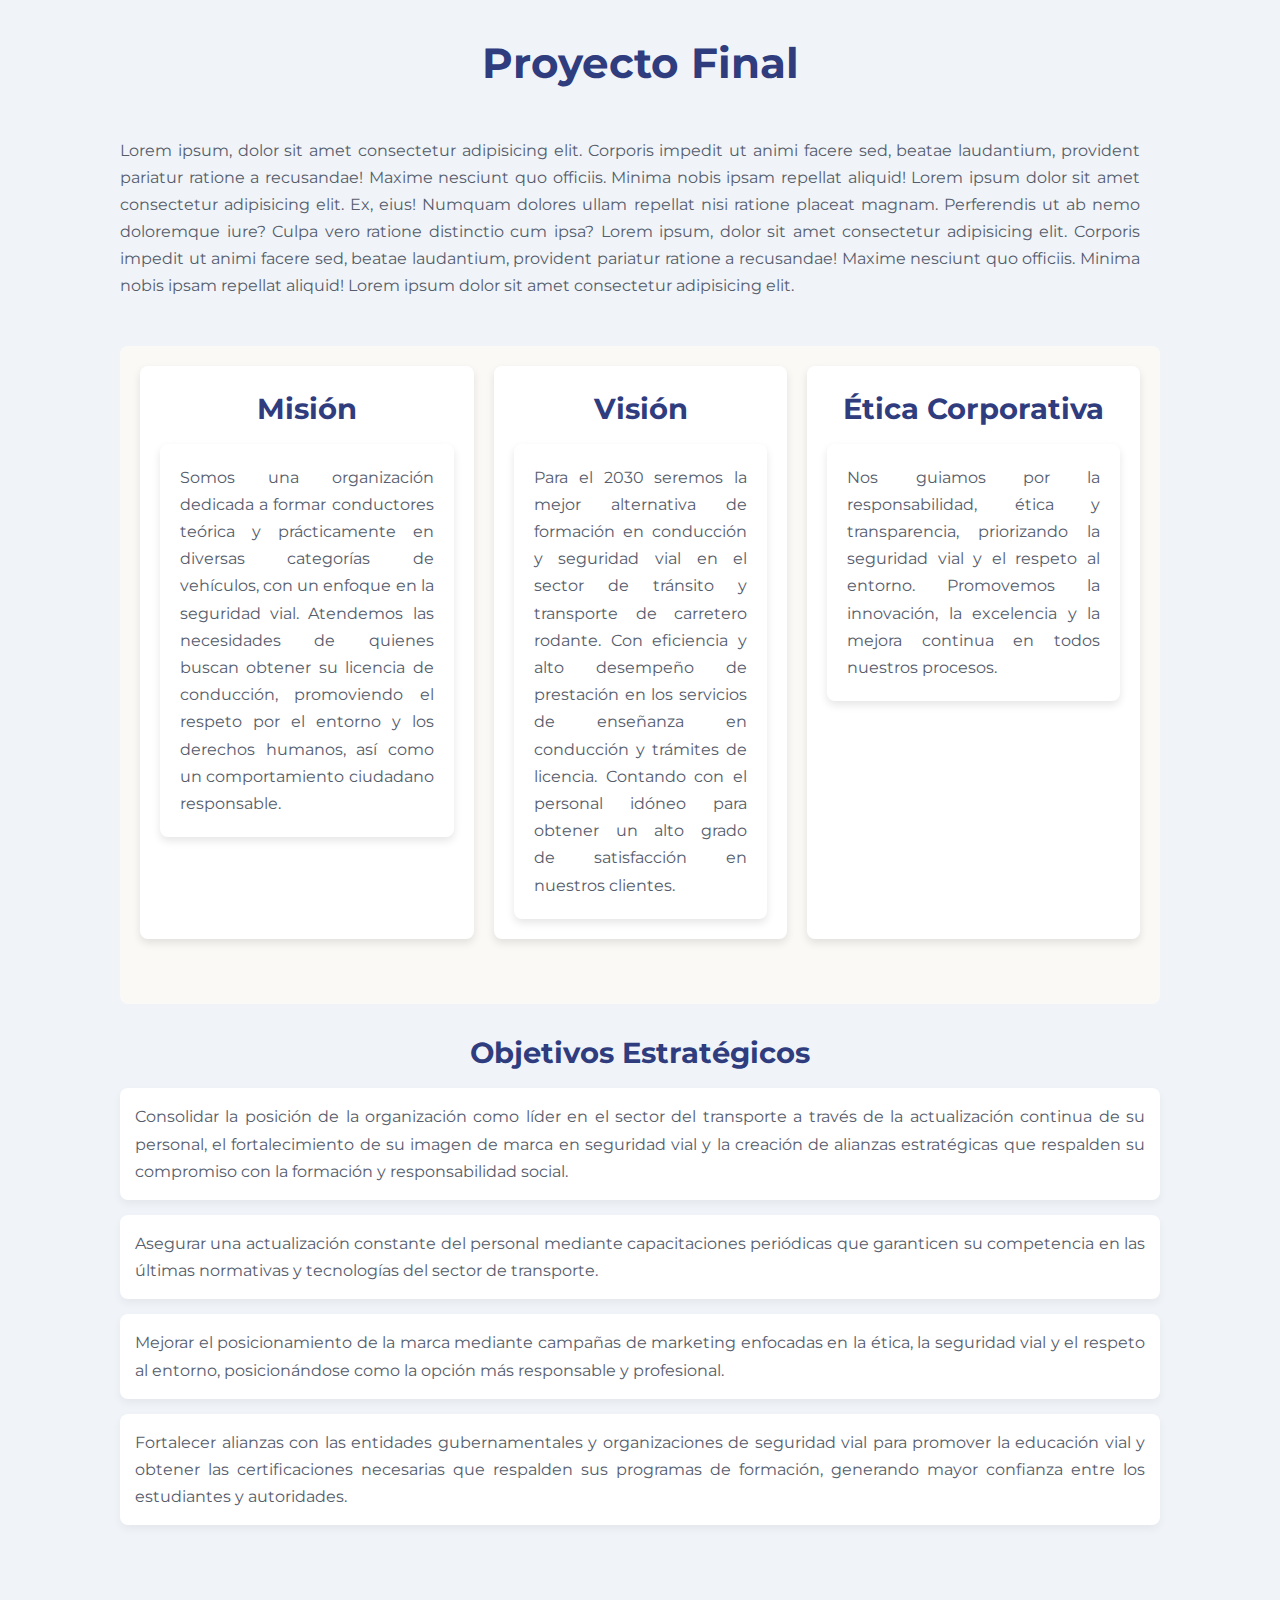
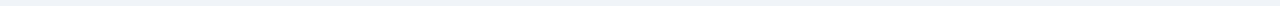
==== Autobello/html/index.html @ 8b403515 "Maquetado del blog" ====
<!DOCTYPE html>
<html lang="en">
<head>
    <meta charset="UTF-8">
    <meta name="viewport" content="width=device-width, initial-scale=1.0">
    <link rel="stylesheet" href="../css/styles.css">
    <link rel="preconnect" href="https://fonts.googleapis.com">
    <link rel="preconnect" href="https://fonts.gstatic.com" crossorigin>
    <link href="https://fonts.googleapis.com/css2?family=Montserrat:ital,wght@0,100..900;1,100..900&display=swap" rel="stylesheet">
    <title>Document</title>
</head>
<body>
    <main class="main__wrapper">
        <h1>Proyecto Final</h1>
        <section class="section-1">
            <article class="descripcion__wrapper">
                <div class="descripcion__container">
                    <p class="descripcion p">
                        Lorem ipsum, dolor sit amet consectetur adipisicing elit. Corporis impedit ut animi facere sed, beatae laudantium, provident pariatur ratione a recusandae! Maxime nesciunt quo officiis. Minima nobis ipsam repellat aliquid! Lorem ipsum dolor sit amet consectetur adipisicing elit. Ex, eius! Numquam dolores ullam repellat nisi ratione placeat magnam. Perferendis ut ab nemo doloremque iure? Culpa vero ratione distinctio cum ipsa?
                        Lorem ipsum, dolor sit amet consectetur adipisicing elit. Corporis impedit ut animi facere sed, beatae laudantium, provident pariatur ratione a recusandae! Maxime nesciunt quo officiis. Minima nobis ipsam repellat aliquid! Lorem ipsum dolor sit amet consectetur adipisicing elit.
                    </p>
                </div>
                <div class="img_container img-1">
                    <img src="../images/eugene-tkachenko-Fr4-RuSQ60E-unsplash.jpg" alt="">
                </div>
            </article>
            <article class="marco-estrategico__wrapper">
                <div class="marco-estrategico__container mision">
                    <h3 class="subtitle">Misión</h3>
                    <p class="mision p">
                        Somos una organización dedicada a formar conductores teórica y prácticamente en diversas categorías de vehículos, con un enfoque en la seguridad vial. Atendemos las necesidades de quienes buscan obtener su licencia de conducción, promoviendo el respeto por el entorno y los derechos humanos, así como un comportamiento ciudadano responsable. 
                    </p>
                </div>
                <div class="marco-estrategico__container vision">
                    <h3 class="subtitle">Visión</h3>
                    <p class="vision p">
                        Para el 2030 seremos la mejor alternativa de formación en conducción y seguridad vial en el sector de tránsito y transporte de carretero rodante. Con eficiencia y alto desempeño de prestación en los servicios de enseñanza en conducción y trámites de licencia. Contando con el personal idóneo para obtener un alto grado de satisfacción en nuestros clientes.  
                    </p>
                </div>
                <div class="marco-estrategico__container valores">
                    <h3 class="subtitle">Ética Corporativa</h3>
                    <p class="valores p">
                        Nos guiamos por la responsabilidad, ética y transparencia, priorizando la seguridad vial y el respeto al entorno. Promovemos la innovación, la excelencia y la mejora continua en todos nuestros procesos.
                    </p>
                </div>
                <div class="img_container img-2">
                    <img src="../images/eugene-tkachenko-Fr4-RuSQ60E-unsplash.jpg" alt="">
                </div>
            </article>
            <article class="objetivos__wrapper">
                <div class="objetivos__container">
                    <h3 class="objetivos__subtitle subtitle">Objetivos Estratégicos</h3>
                    <ul class="objetivos__list">
                        <li class="objetivo__item p">
                            Consolidar la posición de la organización como líder en el sector del transporte a través de la actualización continua de su personal, el fortalecimiento de su imagen de marca en seguridad vial y la creación de alianzas estratégicas que respalden su compromiso con la formación y responsabilidad social.
                        </li>
                        <li class="objetivo__item p">
                            Asegurar una actualización constante del personal mediante capacitaciones periódicas que garanticen su competencia en las últimas normativas y tecnologías del sector de transporte.
                        </li>
                        <li class="objetivo__item p">
                            Mejorar el posicionamiento de la marca mediante campañas de marketing enfocadas en la ética, la seguridad vial y el respeto al entorno, posicionándose como la opción más responsable y profesional.
                        </li>
                        <li class="objetivo__item p">
                            Fortalecer alianzas con las entidades gubernamentales y organizaciones de seguridad vial para promover la educación vial y obtener las certificaciones necesarias que respalden sus programas de formación, generando mayor confianza entre los estudiantes y autoridades.
                        </li>
                    </ul>
                </div>
                <div class="img_container img-3">
                    <img src="../images/eugene-tkachenko-Fr4-RuSQ60E-unsplash.jpg" alt="">
                </div>
            </article>
        </section>
    </main>
</body>
</html>
---- Autobello/css/styles.css ----
* {
    box-sizing: border-box;
    scroll-behavior: smooth;
}

body, div, ul, li, p, h1, h2, h3, section, main, header, footer, article {
    margin: 0;
    padding: 0;
}

body {
    background-color: #F0F4F8; /* Fondo azul claro para mayor armonía */
    font-family: 'Montserrat', sans-serif;
    line-height: 1.6; /* Mejora la legibilidad */
    color: #555C6C; /* Texto principal en gris suave */
}

/* Título principal */
h1 {
    font-weight: 700;
    font-size: 2.6em;
    color: #2F3C7E; /* Azul oscuro con buen contraste */
    text-align: center;
    margin-top: 30px;
}

/* Wrapper general */
.section-1 {
    display: grid;
    grid-template-areas: 
    'descripcion descripcion'
    'marco marco'
    'objetivos objetivos';
    gap: 26px;
    max-width: 1080px;
    margin: auto;
    padding: 40px 20px; /* Aumenta el espacio interno */
}

/* Descripción inicial */
.descripcion__wrapper {
    display: flex;
    gap: 20px; /* Más espacio entre texto e imagen */
    grid-area: descripcion;
    margin-bottom: 20px;
}

.descripcion p {
    color: #555C6C;
    text-align: justify;
    line-height: 1.7;
}

/* Marco estratégico */
.marco-estrategico__wrapper {
    display: grid;
    grid-template-areas: 
    'mision vision valores'
    'img img img';
    gap: 20px;
    grid-area: marco;
    padding: 20px; /* Padding para separar más el contenido */
    background-color: #FAF9F6; /* Fondo suave para mayor contraste */
    border-radius: 8px; /* Bordes suaves */
}

/* Secciones Misión, Visión y Valores */
.mision, .vision, .valores {
    padding: 20px;
    background-color: #FFFFFF; /* Fondo blanco para destacar el contenido */
    border-radius: 8px;
    box-shadow: 0 4px 8px rgba(0, 0, 0, 0.1); /* Sombras sutiles */
}

.vision {
    grid-area: vision;
}

.mision {
    grid-area: mision;
}

.valores {
    grid-area: valores;
}

.img-2 {
    grid-area: img;
    border-radius: 8px; /* Bordes suaves para imágenes */
    overflow: hidden;
}

/* Objetivos */
.objetivos__wrapper {
    display: flex;
    flex-direction: column;
    gap: 15px;
    justify-content: space-between;
    grid-area: objetivos;
}

.objetivos__list {
    display: flex;
    flex-direction: column;
    gap: 15px; /* Más espacio entre los objetivos */
}

.objetivo__item {
    list-style: none;
    background-color: #FFFFFF;
    padding: 15px;
    border-radius: 8px;
    box-shadow: 0 4px 8px rgba(0, 0, 0, 0.05);
}

/* Subtítulos de cada bloque */
.subtitle {
    margin-bottom: 12px;
    font-size: 1.8em; /* Aumenta el tamaño para jerarquía */
    color: #2F3C7E; /* Azul oscuro para contraste */
    text-align: center; /* Centra los subtítulos */
}

/* Estilo general para párrafos */
.p {
    text-align: justify;
    text-wrap: pretty;
    line-height: 1.7;
    font-size: 1em;
    color: #555C6C; /* Texto gris para suavizar */
}

/* Ajustes a las imágenes */
img {
    width: 100%;
    border-radius: 8px;
}
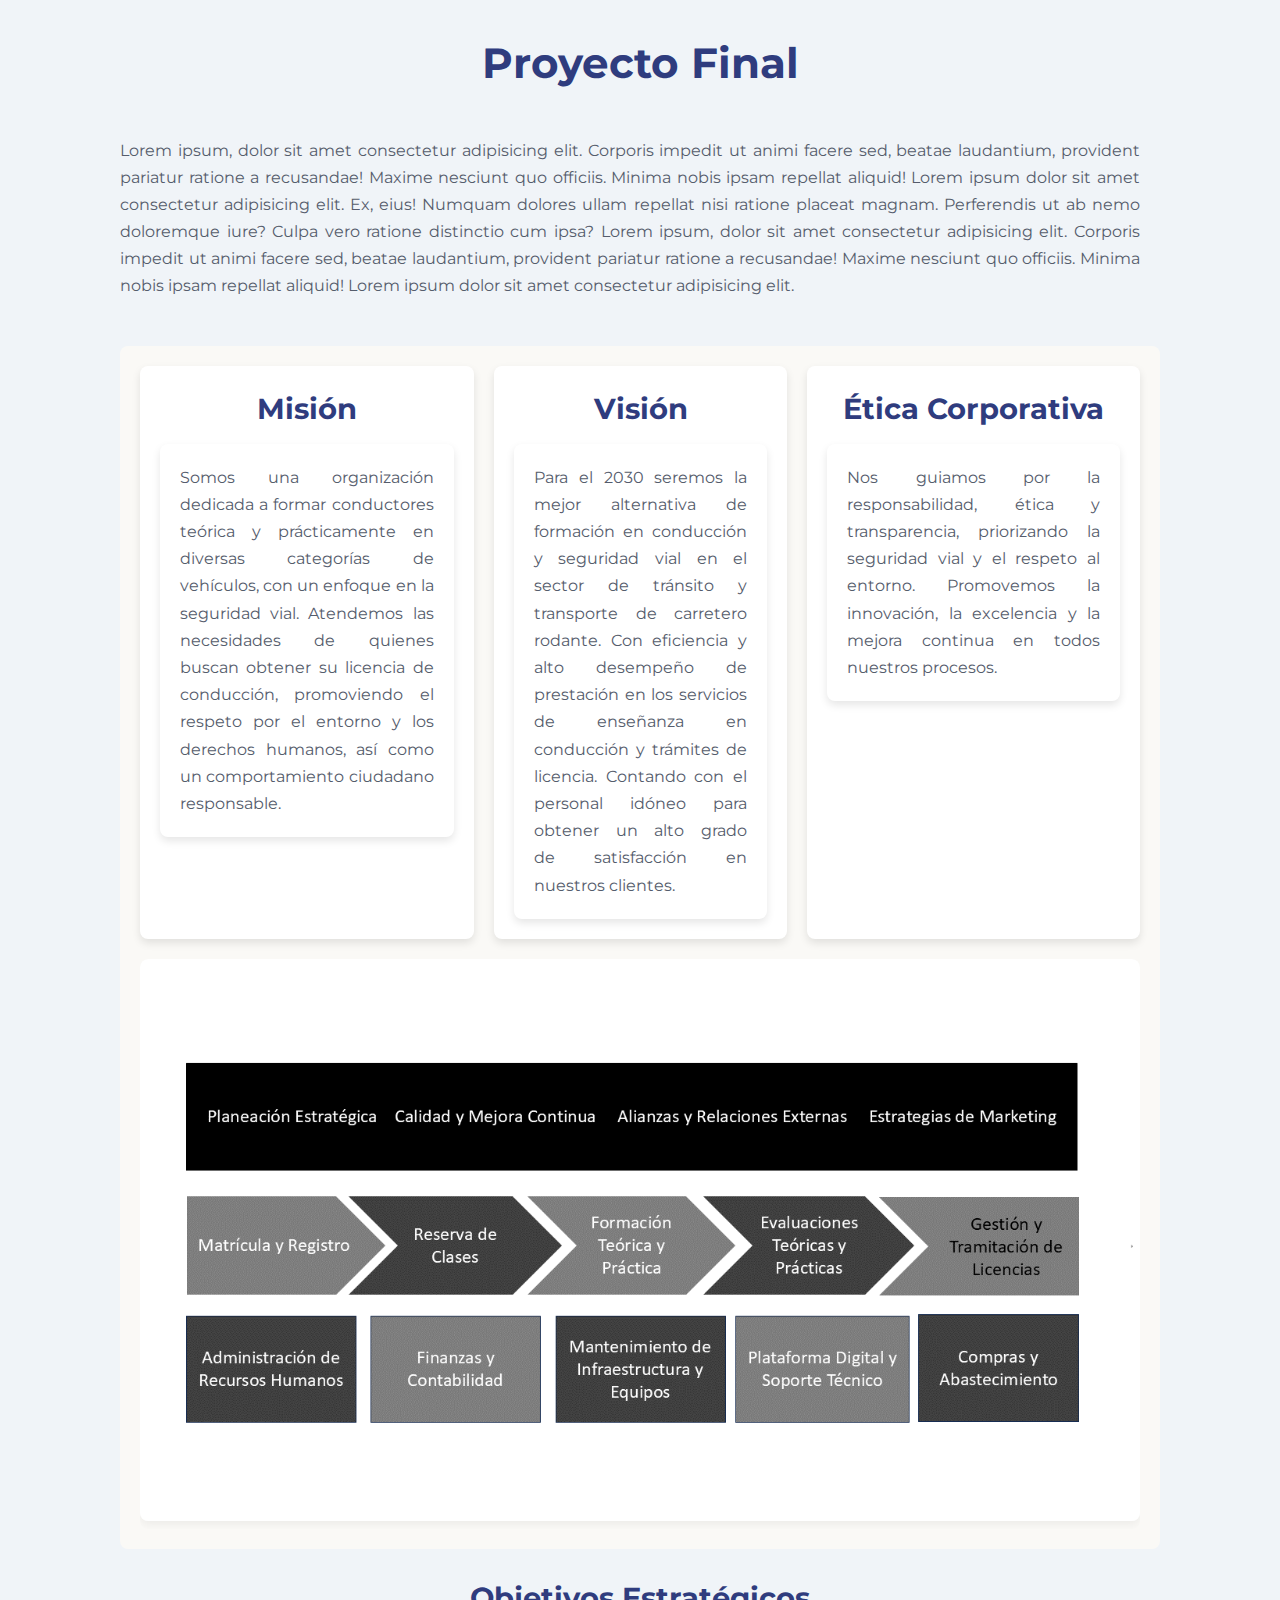
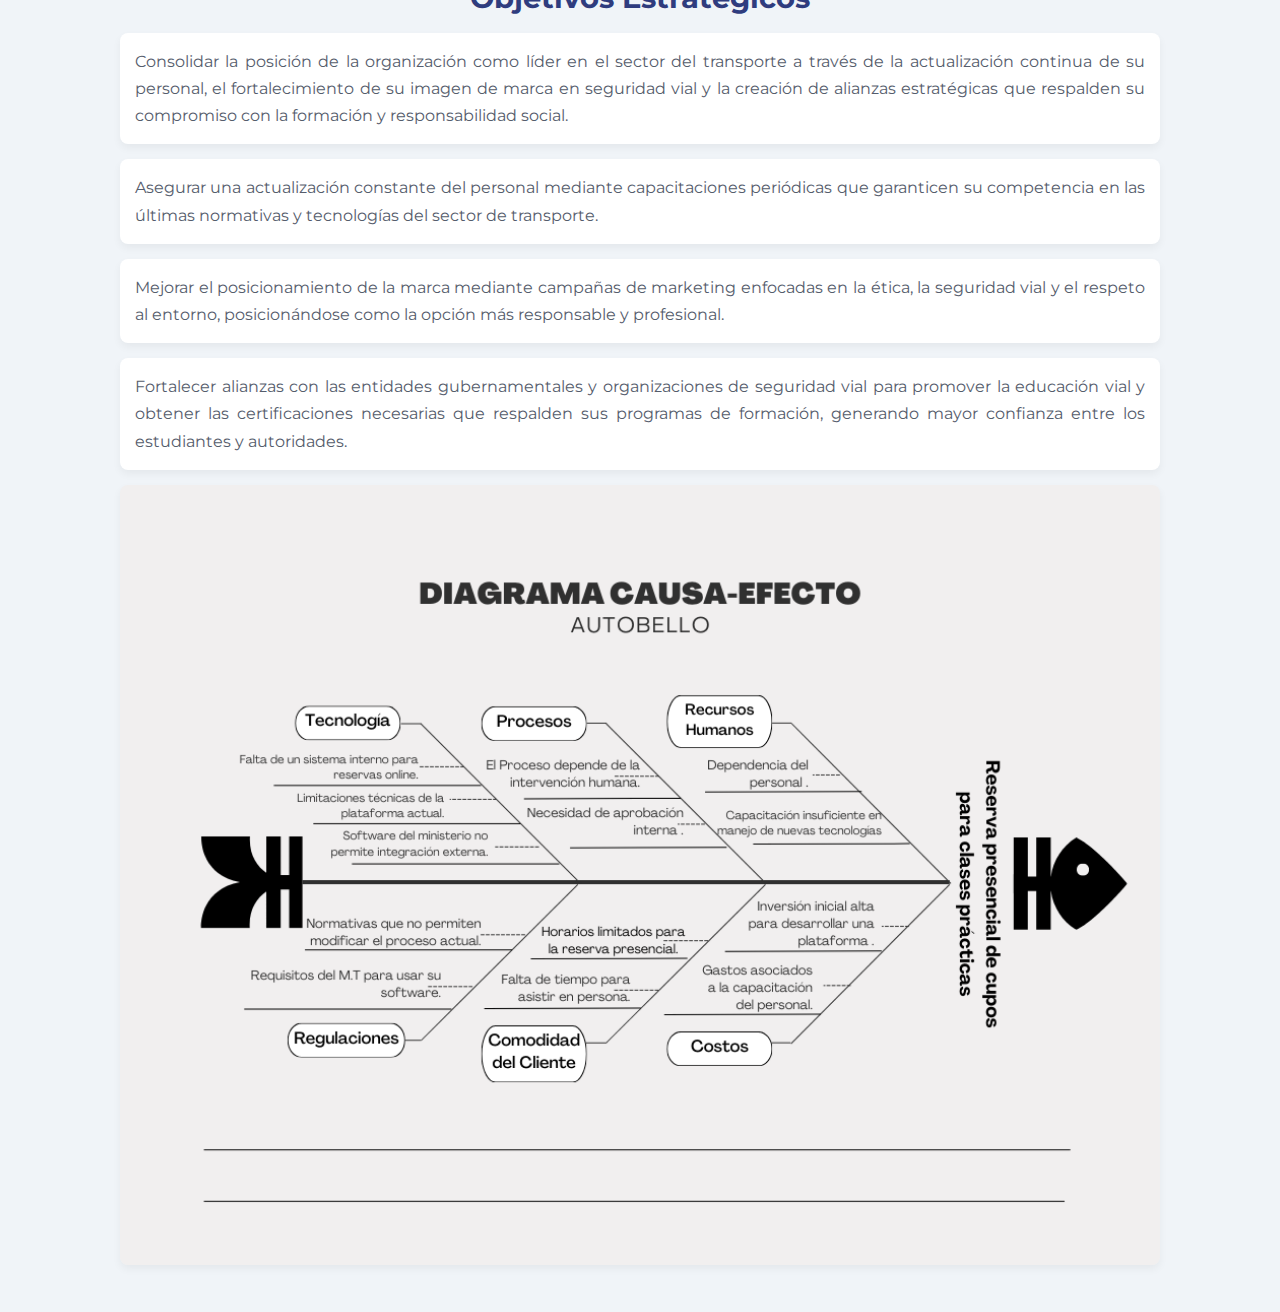
==== commit 65761925: "Remplazo de algunas de imagenes" ====
--- a/Autobello/html/index.html
+++ b/Autobello/html/index.html
@@ -44,7 +44,7 @@
                     </p>
                 </div>
                 <div class="img_container img-2">
-                    <img src="../images/eugene-tkachenko-Fr4-RuSQ60E-unsplash.jpg" alt="">
+                    <img src="../images/Mapa de Procesos.png" alt="">
                 </div>
             </article>
             <article class="objetivos__wrapper">
@@ -66,7 +66,7 @@
                     </ul>
                 </div>
                 <div class="img_container img-3">
-                    <img src="../images/eugene-tkachenko-Fr4-RuSQ60E-unsplash.jpg" alt="">
+                    <img src="../images/Gráfico Diagrama de Espina de Pescado Sencillo Negro .png" alt="">
                 </div>
             </article>
         </section>
--- a/Autobello/css/styles.css
+++ b/Autobello/css/styles.css
@@ -9,17 +9,17 @@
 }
 
 body {
-    background-color: #F0F4F8; /* Fondo azul claro para mayor armonía */
+    background-color: #F0F4F8;
     font-family: 'Montserrat', sans-serif;
-    line-height: 1.6; /* Mejora la legibilidad */
-    color: #555C6C; /* Texto principal en gris suave */
+    line-height: 1.6;
+    color: #555C6C;
 }
 
 /* Título principal */
 h1 {
     font-weight: 700;
     font-size: 2.6em;
-    color: #2F3C7E; /* Azul oscuro con buen contraste */
+    color: #2F3C7E;
     text-align: center;
     margin-top: 30px;
 }
@@ -34,13 +34,13 @@
     gap: 26px;
     max-width: 1080px;
     margin: auto;
-    padding: 40px 20px; /* Aumenta el espacio interno */
+    padding: 40px 20px;
 }
 
 /* Descripción inicial */
 .descripcion__wrapper {
     display: flex;
-    gap: 20px; /* Más espacio entre texto e imagen */
+    gap: 20px;
     grid-area: descripcion;
     margin-bottom: 20px;
 }
@@ -59,17 +59,17 @@
     'img img img';
     gap: 20px;
     grid-area: marco;
-    padding: 20px; /* Padding para separar más el contenido */
-    background-color: #FAF9F6; /* Fondo suave para mayor contraste */
-    border-radius: 8px; /* Bordes suaves */
+    padding: 20px;
+    background-color: #FAF9F6;
+    border-radius: 8px;
 }
 
 /* Secciones Misión, Visión y Valores */
 .mision, .vision, .valores {
     padding: 20px;
-    background-color: #FFFFFF; /* Fondo blanco para destacar el contenido */
+    background-color: #FFFFFF;
     border-radius: 8px;
-    box-shadow: 0 4px 8px rgba(0, 0, 0, 0.1); /* Sombras sutiles */
+    box-shadow: 0 4px 8px rgba(0, 0, 0, 0.1);
 }
 
 .vision {
@@ -86,7 +86,7 @@
 
 .img-2 {
     grid-area: img;
-    border-radius: 8px; /* Bordes suaves para imágenes */
+    border-radius: 8px;
     overflow: hidden;
 }
 
@@ -102,7 +102,7 @@
 .objetivos__list {
     display: flex;
     flex-direction: column;
-    gap: 15px; /* Más espacio entre los objetivos */
+    gap: 15px;
 }
 
 .objetivo__item {
@@ -113,25 +113,23 @@
     box-shadow: 0 4px 8px rgba(0, 0, 0, 0.05);
 }
 
-/* Subtítulos de cada bloque */
 .subtitle {
     margin-bottom: 12px;
-    font-size: 1.8em; /* Aumenta el tamaño para jerarquía */
-    color: #2F3C7E; /* Azul oscuro para contraste */
-    text-align: center; /* Centra los subtítulos */
+    font-size: 1.8em;
+    color: #2F3C7E;
+    text-align: center;
 }
 
-/* Estilo general para párrafos */
 .p {
     text-align: justify;
     text-wrap: pretty;
     line-height: 1.7;
     font-size: 1em;
-    color: #555C6C; /* Texto gris para suavizar */
+    color: #555C6C;
 }
 
-/* Ajustes a las imágenes */
 img {
     width: 100%;
     border-radius: 8px;
+    box-shadow: 0 4px 8px rgba(0, 0, 0, 0.05);
 }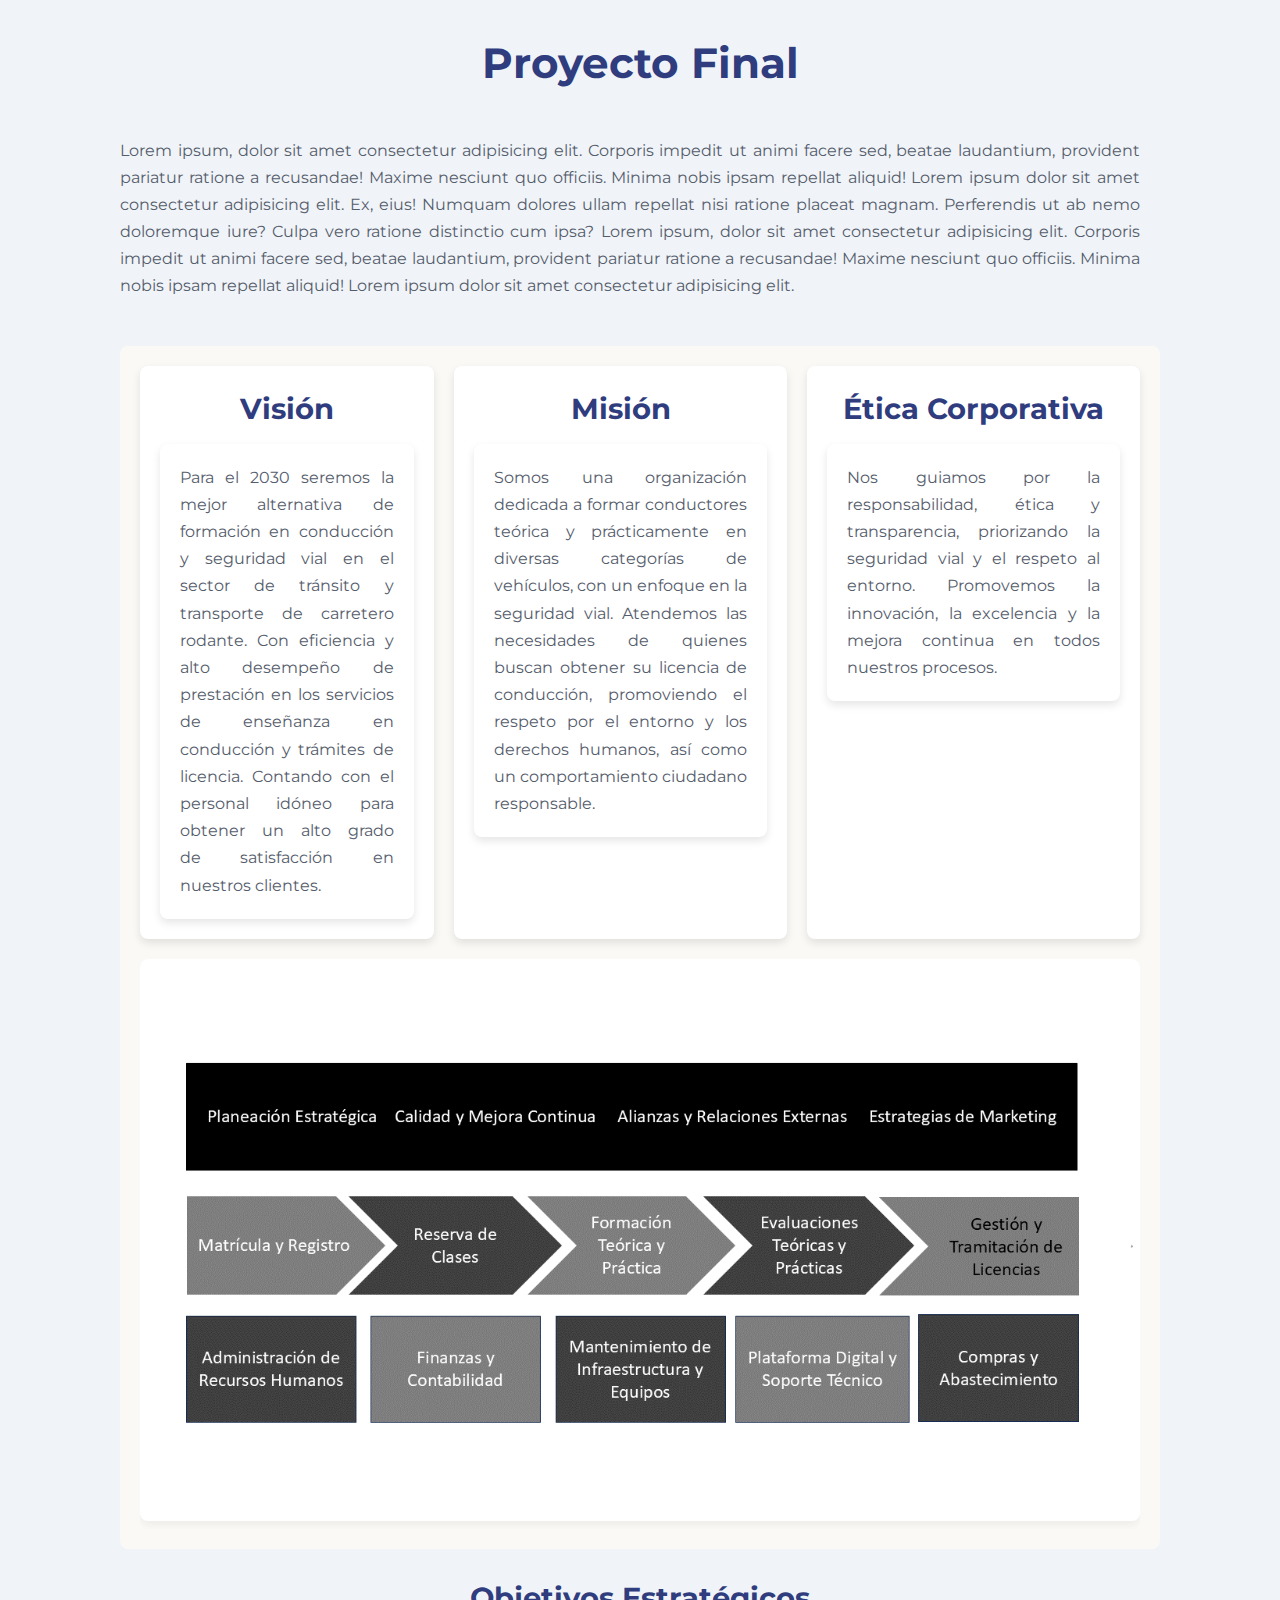
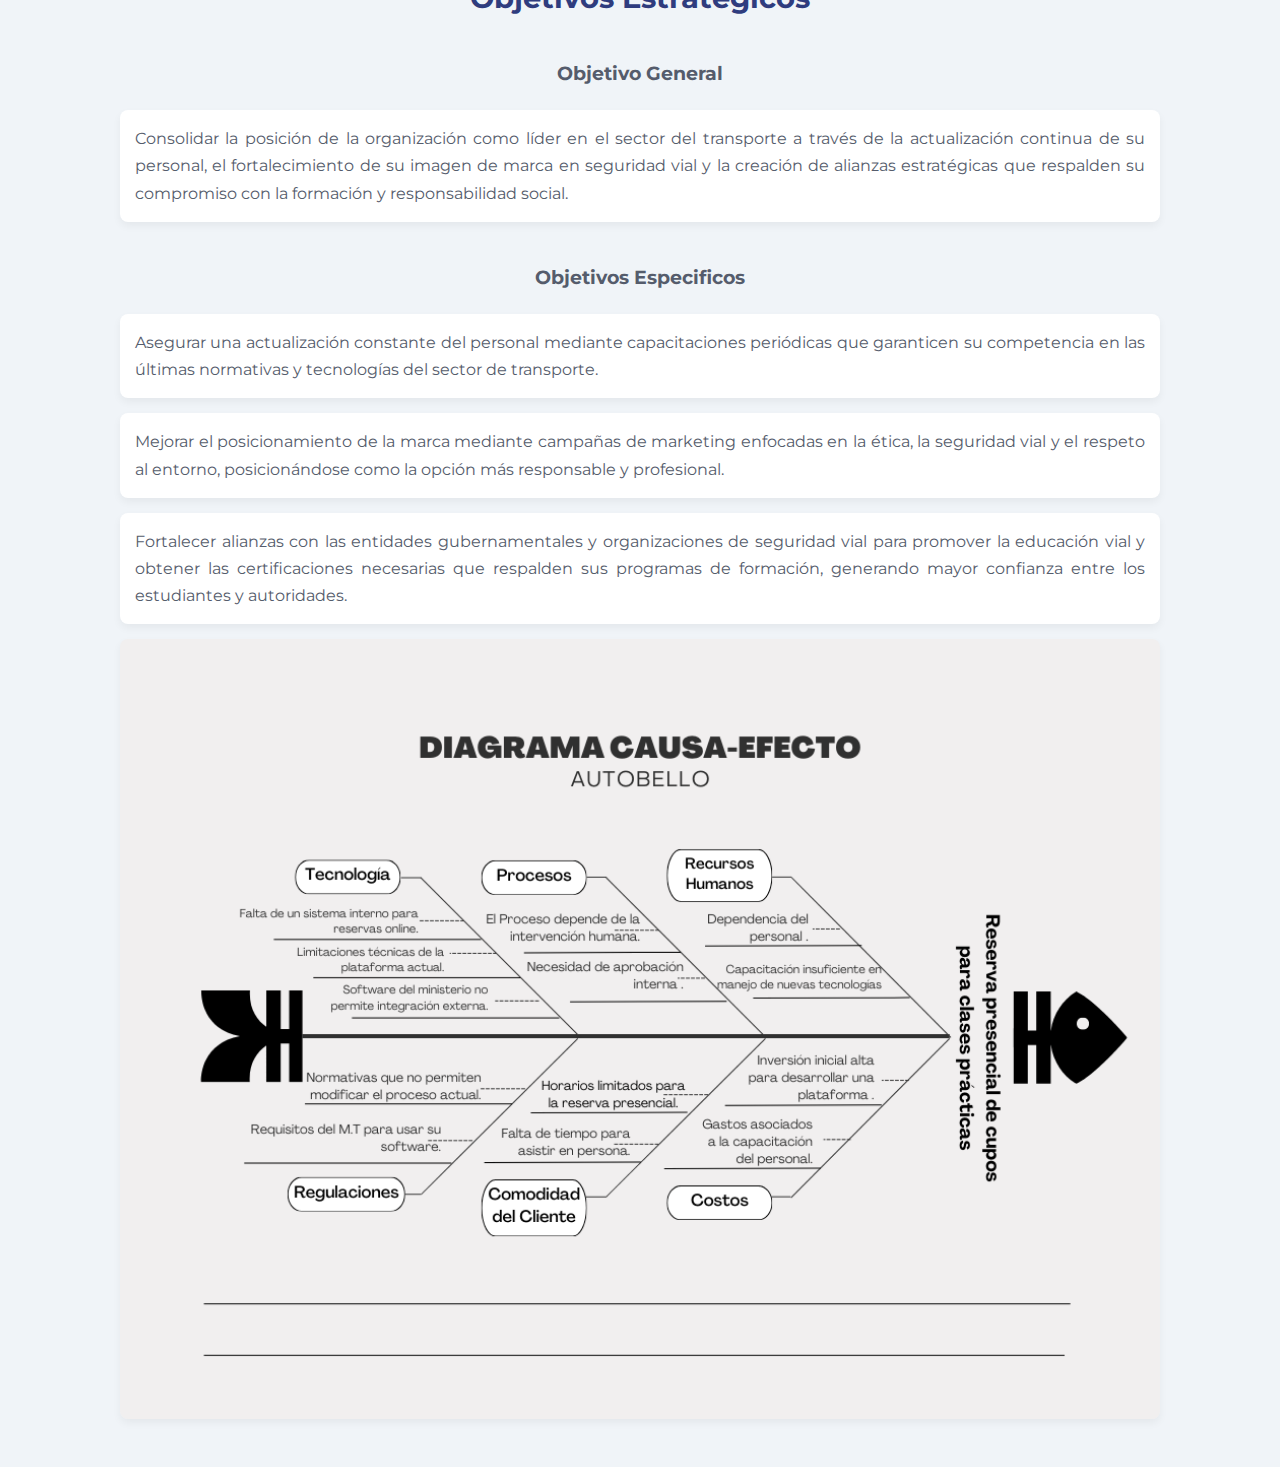
==== commit c36cad07: "Retoques" ====
--- a/Autobello/html/index.html
+++ b/Autobello/html/index.html
@@ -51,17 +51,19 @@
                 <div class="objetivos__container">
                     <h3 class="objetivos__subtitle subtitle">Objetivos Estratégicos</h3>
                     <ul class="objetivos__list">
+                        <h4>Objetivo General</h4>
                         <li class="objetivo__item p">
-                            Consolidar la posición de la organización como líder en el sector del transporte a través de la actualización continua de su personal, el fortalecimiento de su imagen de marca en seguridad vial y la creación de alianzas estratégicas que respalden su compromiso con la formación y responsabilidad social.
+                            <p class="p">Consolidar la posición de la organización como líder en el sector del transporte a través de la actualización continua de su personal, el fortalecimiento de su imagen de marca en seguridad vial y la creación de alianzas estratégicas que respalden su compromiso con la formación y responsabilidad social.</p>
+                        </li>
+                        <h4>Objetivos Especificos</h4>
+                        <li class="objetivo__item p">
+                            <p class="p">Asegurar una actualización constante del personal mediante capacitaciones periódicas que garanticen su competencia en las últimas normativas y tecnologías del sector de transporte.</p>
                         </li>
                         <li class="objetivo__item p">
-                            Asegurar una actualización constante del personal mediante capacitaciones periódicas que garanticen su competencia en las últimas normativas y tecnologías del sector de transporte.
+                            <p class="p">Mejorar el posicionamiento de la marca mediante campañas de marketing enfocadas en la ética, la seguridad vial y el respeto al entorno, posicionándose como la opción más responsable y profesional.</p>
                         </li>
                         <li class="objetivo__item p">
-                            Mejorar el posicionamiento de la marca mediante campañas de marketing enfocadas en la ética, la seguridad vial y el respeto al entorno, posicionándose como la opción más responsable y profesional.
-                        </li>
-                        <li class="objetivo__item p">
-                            Fortalecer alianzas con las entidades gubernamentales y organizaciones de seguridad vial para promover la educación vial y obtener las certificaciones necesarias que respalden sus programas de formación, generando mayor confianza entre los estudiantes y autoridades.
+                            <p class="p">Fortalecer alianzas con las entidades gubernamentales y organizaciones de seguridad vial para promover la educación vial y obtener las certificaciones necesarias que respalden sus programas de formación, generando mayor confianza entre los estudiantes y autoridades.</p>
                         </li>
                     </ul>
                 </div>
--- a/Autobello/css/styles.css
+++ b/Autobello/css/styles.css
@@ -55,7 +55,7 @@
 .marco-estrategico__wrapper {
     display: grid;
     grid-template-areas: 
-    'mision vision valores'
+    'vision mision valores'
     'img img img';
     gap: 20px;
     grid-area: marco;
@@ -132,4 +132,10 @@
     width: 100%;
     border-radius: 8px;
     box-shadow: 0 4px 8px rgba(0, 0, 0, 0.05);
+}
+
+h4 {
+    text-align: center;
+    margin-bottom: 6px;
+    font-size: 1.2em;
 }